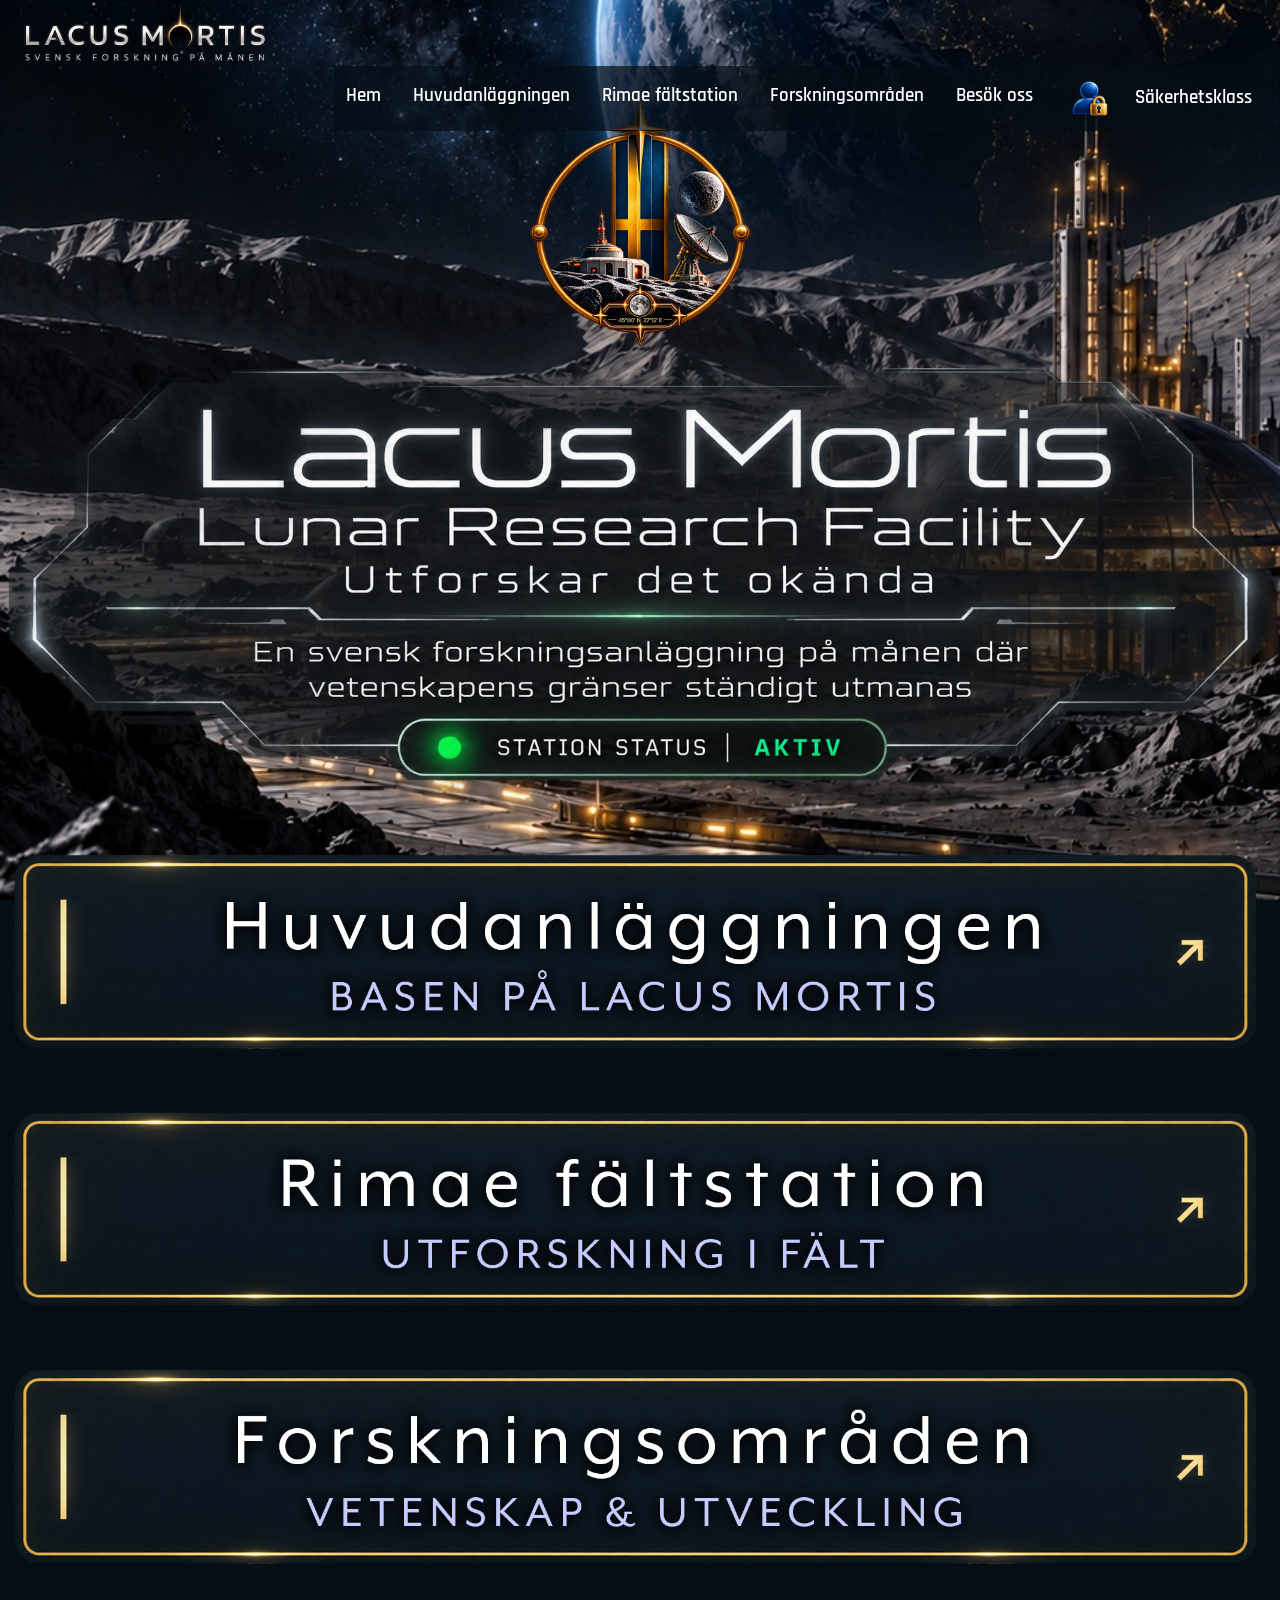
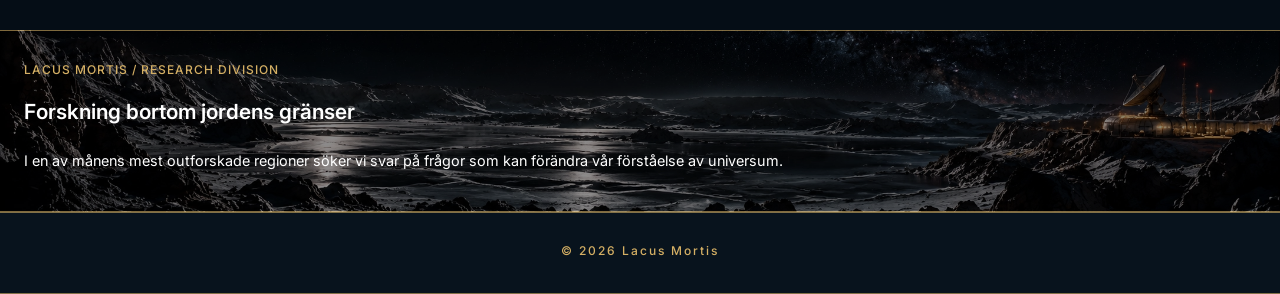
==== index.html @ f6cea684 "Lade till bottomsection och footer, korrigerade länkadresser" ====
<!DOCTYPE html>
<html lang="sv">

<head>
    <meta charset="UTF-8">
    <meta name="viewport" content="width=device-width, initial-scale=1.0">
    <link rel="preconnect" href="https://fonts.googleapis.com">
    <link rel="preconnect" href="https://fonts.gstatic.com" crossorigin>
    <link
        href="https://fonts.googleapis.com/css2?family=Inspiration&family=Inter:wght@400;600;700&family=Rajdhani:wght@400;500;600&display=swap"
        rel="stylesheet">
    <link rel="stylesheet" href="css/style.css">
    <script src="js/main.js" defer></script>
    <title>Lacus Mortis - Svensk forskning på månen</title>
</head>

<body>
    <!-- Sidhuvud och navigering -->
    <header>

        <img src="images/logotext_lacusmortis.webp" alt="Lacus Mortis logotyp" class="headerlogo">

        <button class="menu-toggle">☰</button>
        <nav class="menu">
            <ul>
                <li><a href="index.html">Hem</a></li>
                <li><a href="base.html">Huvudanläggningen</a></li>
                <li><a href="rimae.html">Rimae fältstation</a></li>
                <li><a href="science.html">Forskningsområden</a></li>
                <li><a href="visit.html">Besök oss</a></li>
                <li><a href="secure.html"><img src="images/icon_login.png" alt="Logga in" class="login-icon">Säkerhetsklass</a>
                </li>
            </ul>
        </nav>
    </header>

    <img src="images/logoicon_main.webp" alt="Lacus Mortis logotyp" class="mainlogo">
    <img src="images/maintext.webp" alt="Lacus Mortis logotyp" class="maintext">

    <div class="mainlinks">
        <a href="#"><img src="images/navmidmobile_base.png" alt="Huvudanläggningen"></a>
        <a href="#"><img src="images/navmidmobile_rimae.png" alt="Rimae fältstation"></a>
        <a href="#"><img src="images/navmidmobile_science.png" alt="Forskningsområden"></a>
    </div>
    <section class="bottomsection">

        <div class="bottomtext">
            <span class="researchlabel">LACUS MORTIS / RESEARCH DIVISION</span>

            <h2>Forskning bortom jordens gränser</h2>

            <p>I en av månens mest outforskade regioner söker vi svar på frågor som kan förändra vår förståelse
                av universum.</p>
        </div>
    </section>

    <footer class="footer">
        <p>© 2026 Lacus Mortis</p>
    </footer>
</body>

</html>
---- css/style.css ----
/* Grundläggande styling */
body {
    min-height: 100vh;
    background-color: #050D16;
    margin: 0;
    padding: 0;
    font-family: 'inter', sans-serif;
    color: white;
    font-size: 1rem;
    line-height: 1.7;
    font-weight: 400;
}

/* Fixerad bakgrund för mobil och desktop.
   ::before skapar ett separat bakgrundslager.
   position: fixed håller bakgrunden stilla vid scrollning.
   100lvh förhindrar att bakgrunden zoomar när
   mobilens adressfält visas eller döljs.
*/
body::before {
    content: "";
    /* Skapar ett tomt pseudo-element utan textinnehåll */
    position: fixed;
    top: 0;
    left: 0;
    width: 100%;
    height: 100lvh;
    background-image: url('../images/background_mobile.webp');
    background-size: cover;
    background-position: center;
    background-repeat: no-repeat;
    z-index: -1;
}

header {
    display: flex;
    /* Flex-container för att placera ikoner */
    justify-content: flex-end;
    /* Lägger ikonen till höger */
    position: relative;
    /* Referenspunkt för hamburgermenyn */
    align-items: center;
    /* Vertikal centrering av innehållet */
}

.headerlogo {
    max-width: 250px;
    height: auto;
    margin-right: auto;
    margin-top: 3px;
    padding-left: 20px;
}

.login-icon {
    width: 50px;
    height: auto;
    vertical-align: middle;
    /* Justerar ikonen vertikalt med texten */
    margin-right: 20px;
}

/* Navigation */
.menu {
    z-index: 100;
    /* Förebygger att något annat hamnar ovanför menyn */
    display: none;
    /* Håller menyn dold tills den aktiveras */
    width: max-content;
    position: absolute;
    top: 100%;
    right: 1rem;
    background-color: #050D16B3;
    padding: 12px;
    line-height: 1.9;
}

/*Visar meny när klassen open läggs till*/
.menu.open {
    display: block;
}

/* Hamburgerikon */
.menu-toggle {
    margin-right: 0.7rem;
    margin-top: 0.45rem;
    cursor: pointer;
    background-color: transparent;
    border: none;
    color: #B8DFFF;
    font-size: 2rem;
}

/* Lista och länkar för navigering */
.menu ul {
    list-style: none;
    padding: 0;
    margin: 0;
}

.menu a {
    text-decoration: none;
    color: white;
    font-family: 'Rajdhani', sans-serif;
    font-size: 1.2rem;
    font-weight: 600;
}

h1 {
    margin: 0;
}

/* Huvudinnehåll */
.mainlogo {
    display: block;
    width: 250px;
    max-width: 90%;
    height: auto;
    margin: 2rem auto 0;
}

.maintext {
    display: block;
    width: 100%;
    max-width: none;
    height: auto;
    margin-top: 0.5rem;
    margin-left: auto;
    margin-right: auto;
}

.mainlinks {
    display: flex;
    flex-direction: column;
    align-items: center;
    margin-top: 2rem;
}

/* För responsivitet, så att deras position bevaras och hovereffekt */
.mainlinks img {
    width: 99%;
    height: auto;
}

.mainlinks a {
    display: block;
}

.mainlinks a img {
    display: block;
    transition: filter 0.3s ease, transform 0.15s ease;
}

.mainlinks a:hover img {
    filter: drop-shadow(0 0 5px rgba(212, 175, 100, 0.8));
}

.mainlinks a:active img {
    transform: scale(0.98);
}

/* Ger hovereffekt med tangentbordsnavigering */
.mainlinks a:focus-visible {
    outline: none;
}

.mainlinks a:focus-visible img {
    filter: drop-shadow(0 0 12px rgba(212, 175, 100, 0.9));
}

/* Info area under mainlinks*/
.bottomsection {
    background-image: url("../images/main_infoarea.webp");
    background-size: cover;
    background-position: right center;
    background-repeat: no-repeat;
    min-height: 150px;
    width: 100%;
    margin-top: 2rem;
    border-top: 1px solid rgba(212, 175, 100, 0.6);
    border-bottom: 1px solid rgba(212, 175, 100, 0.6);
}

.researchlabel {
    color: #d4af64;
    font-size: 0.75rem;
    letter-spacing: 1px;
    font-weight: 500;
}

.bottomtext {
    padding: 1.5rem;
    color: white;
    text-align: left;
    background: rgba(0, 0, 0, 0.45);
}

.bottomtext h2 {
    font-size: 1.3rem;
    font-weight: 600;
    line-height: 1.3;
    margin: 1rem 0 1.5rem;
}

.bottomtext p {
    font-size: 0.9rem;
    font-weight: 400;
    line-height: 1.6;
}

/* Footer*/
.footer {
    background-color: #08131D;
    height: 80px;
    text-align: center;
    border-top: 1px solid rgba(212, 175, 100, 0.6);
    border-bottom: 1px solid rgba(212, 175, 100, 0.6);
}

.footer p {
    color: #d4af64;
    font-size: 0.75rem;
    letter-spacing: 2px;
    font-weight: 500;
    padding-top: 1rem;

}

/*Desktop skärmar*/
@media (min-width: 768px) {
    .menu-toggle {
        display: none;
    }

    .menu {
        display: block;
        width: auto;
    }

    .menu ul {
        display: flex;
        gap: 2rem;
    }
}
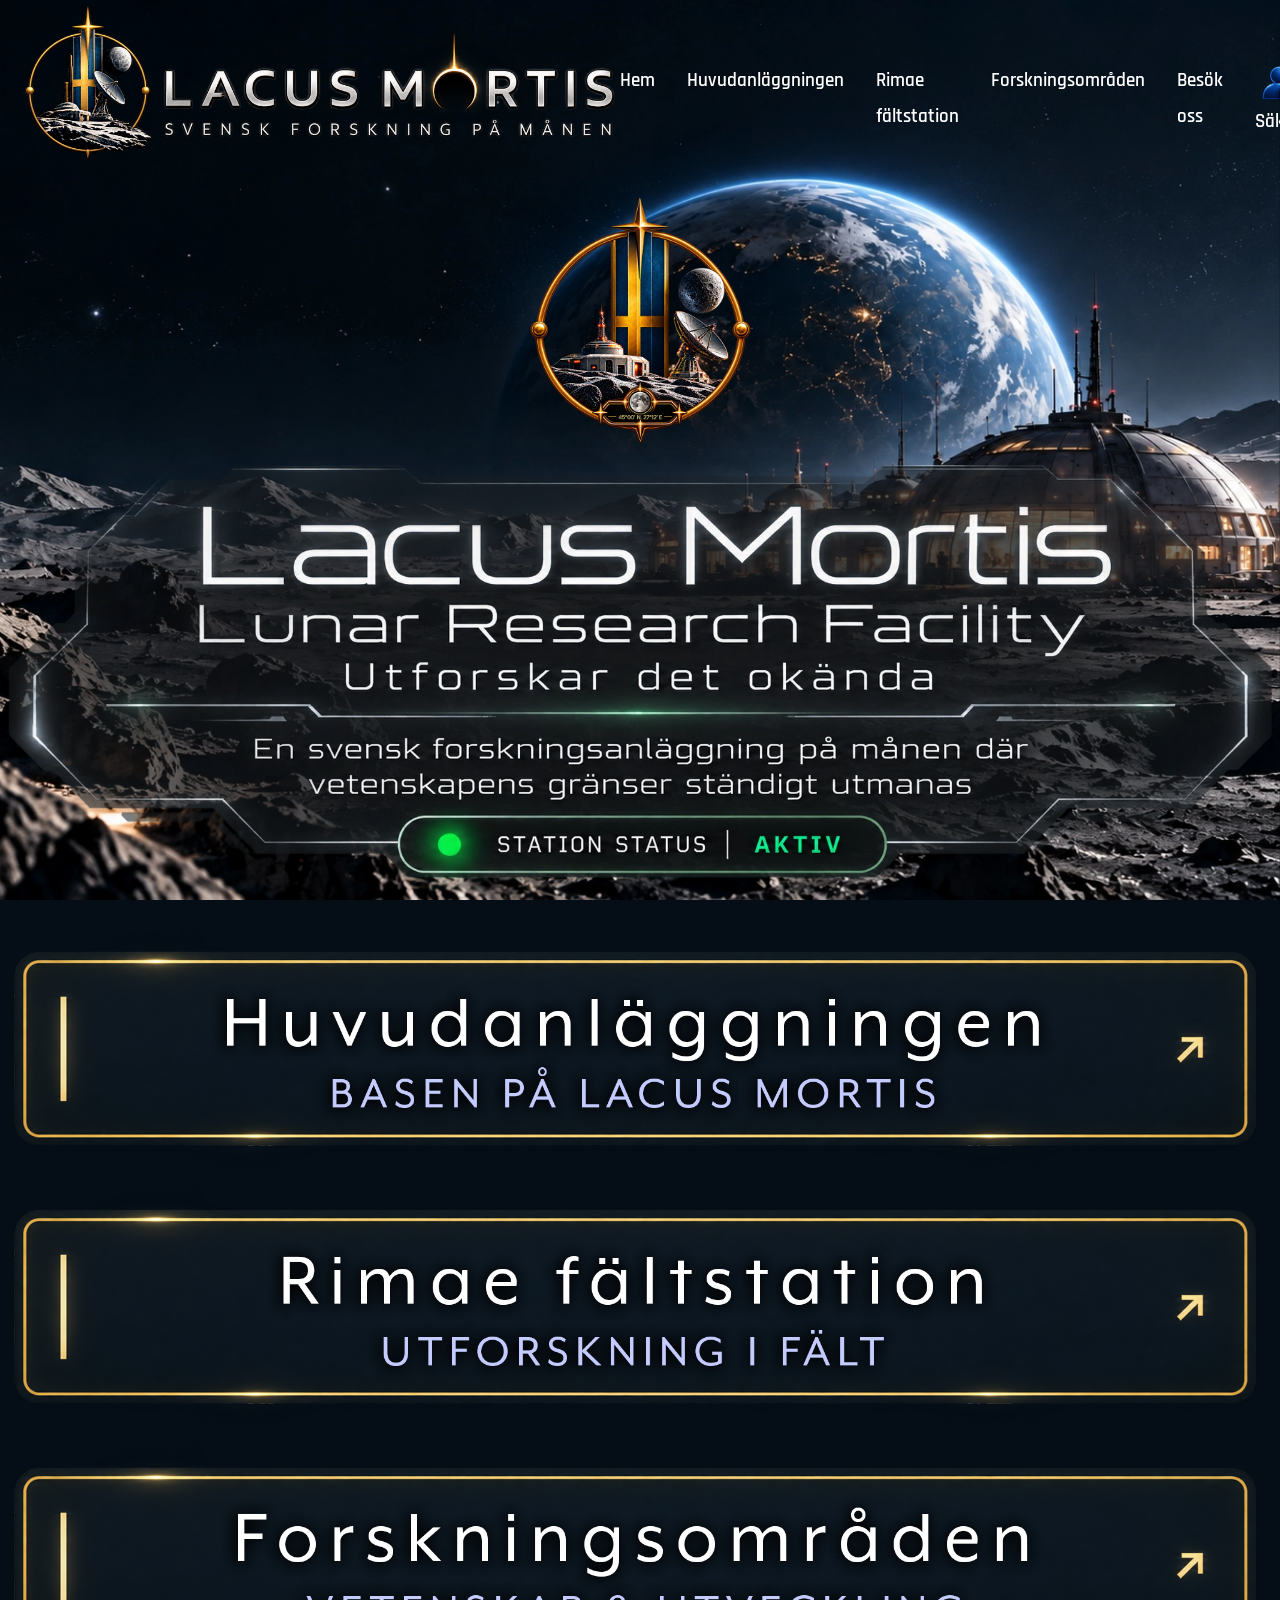
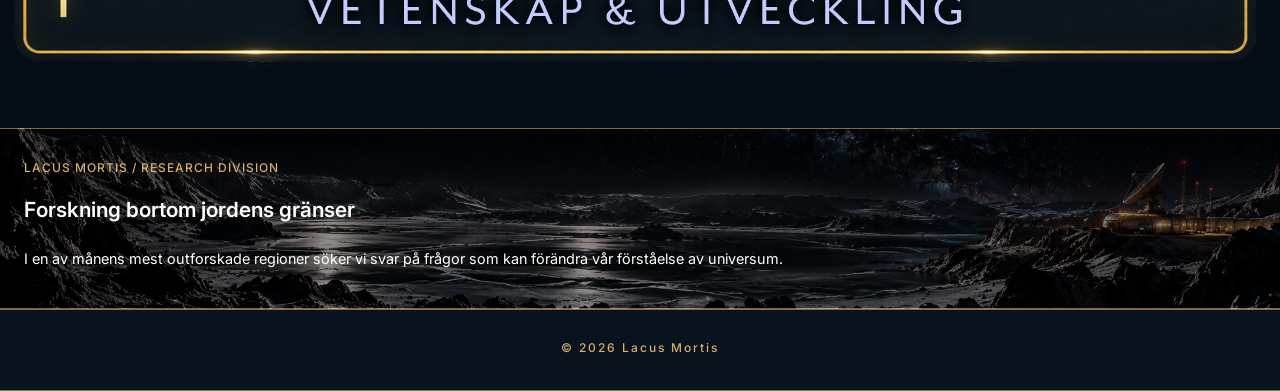
==== commit 8f86d73c: "Desktop - Lagt till headerlogo och stylat headernavigering" ====
--- a/index.html
+++ b/index.html
@@ -19,6 +19,7 @@
     <header>
 
         <img src="images/logotext_lacusmortis.webp" alt="Lacus Mortis logotyp" class="headerlogo">
+        <img src="images/logoicontext_lacusmortis.webp" alt="Lacus Mortis logotyp" class="headericonlogo">
 
         <button class="menu-toggle">☰</button>
         <nav class="menu">
--- a/css/style.css
+++ b/css/style.css
@@ -51,6 +51,10 @@
     padding-left: 20px;
 }
 
+.headericonlogo {
+    display: none; /* Gör bilden osynlig */
+}
+
 .login-icon {
     width: 50px;
     height: auto;
@@ -167,7 +171,7 @@
     filter: drop-shadow(0 0 12px rgba(212, 175, 100, 0.9));
 }
 
-/* Info area under mainlinks*/
+/* Info area under mainlinks */
 .bottomsection {
     background-image: url("../images/main_infoarea.webp");
     background-size: cover;
@@ -207,7 +211,7 @@
     line-height: 1.6;
 }
 
-/* Footer*/
+/* Footer */
 .footer {
     background-color: #08131D;
     height: 80px;
@@ -225,19 +229,85 @@
 
 }
 
-/*Desktop skärmar*/
+/* Desktop skärmar */
+
+
+
+/* Header navigering */
 @media (min-width: 768px) {
     .menu-toggle {
         display: none;
     }
 
     .menu {
-        display: block;
+        display: block; /* Tar hela radens bredd */
         width: auto;
+        position: static;
+        padding: 0;
+        transform: translateY(20px);
+        background-color: transparent;
     }
 
     .menu ul {
         display: flex;
         gap: 2rem;
     }
+
+    .menu a {
+        display: inline block; /* Länk får egen yta runt sig, tar inte hela raden */
+        border-top: 2px solid transparent;
+        padding-top: 8px;
+    }
+
+    .menu a:hover {
+        border-top-color: #d4af64;
+    }
+
+    body::before {
+        content: "";
+        /* Skapar ett tomt pseudo-element utan textinnehåll */
+        position: fixed;
+        top: 0;
+        left: 0;
+        width: 100%;
+        height: 100lvh;
+        background-image: url('../images/background_desktop.webp');
+        background-size: cover;
+        background-position: center;
+        background-repeat: no-repeat;
+        z-index: -1;
+    }
+
+    header {
+        display: flex;
+        flex-direction: row;
+        align-items: center;
+        justify-content: space-between;
+        margin-right: 50px;
+    }
+
+    .headerlogo {
+        max-width: none;
+        width: 450px;
+        display: none;  /* Gör bilden osynlig */
+    }
+
+    .headericonlogo {
+        display: block;
+        width: 600px;
+        height: auto;
+        margin-left: 20px;
+    }
+
+    .login-icon {
+        width: 50px;
+        height: auto;
+        vertical-align: middle;
+
+        margin-right: 5px;
+    }
+
+    .mainlogo {
+
+    }
 }
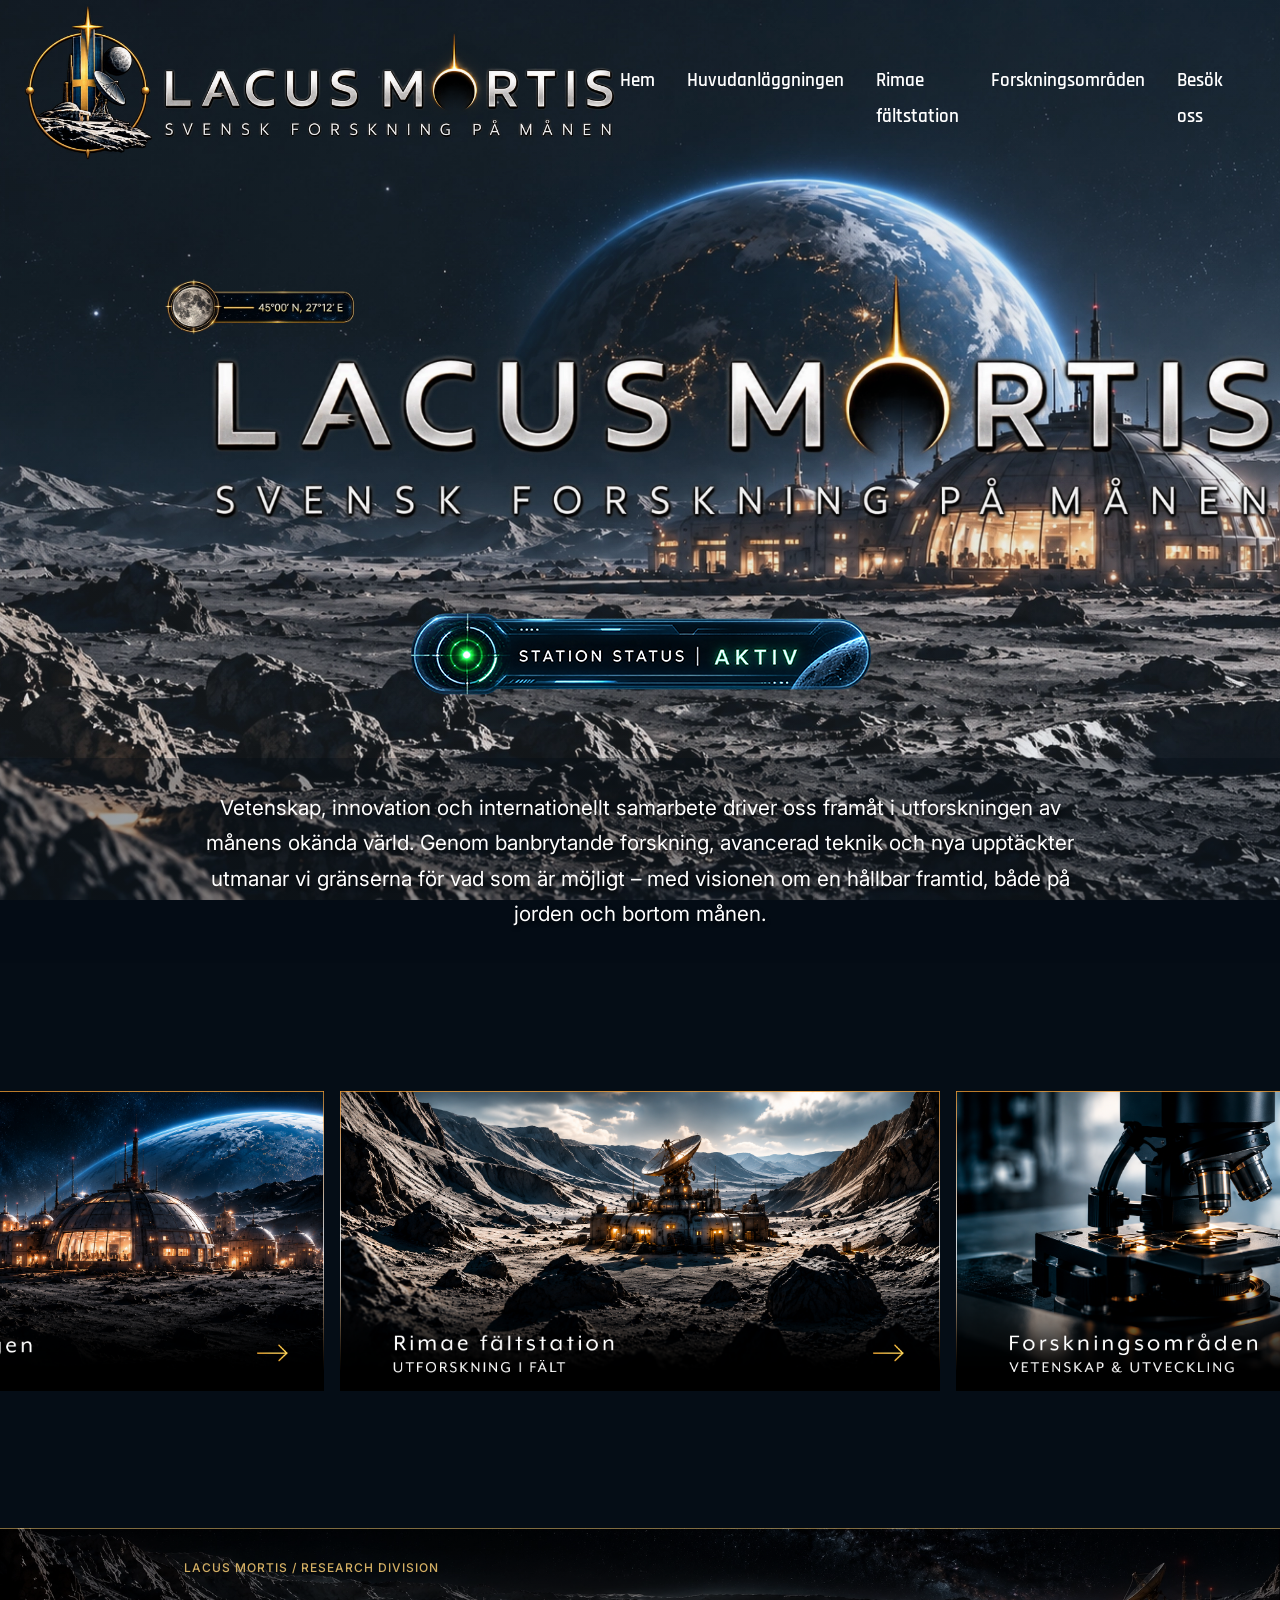
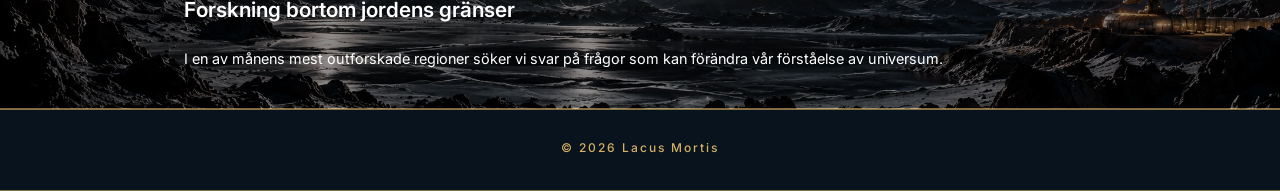
==== commit 78b14650: "Anpassat main och bottom för Desktop" ====
--- a/index.html
+++ b/index.html
@@ -18,8 +18,8 @@
     <!-- Sidhuvud och navigering -->
     <header>
 
-        <img src="images/logotext_lacusmortis.webp" alt="Lacus Mortis logotyp" class="headerlogo">
-        <img src="images/logoicontext_lacusmortis.webp" alt="Lacus Mortis logotyp" class="headericonlogo">
+        <img src="images/logotext_lacusmortis.webp" alt="Lacus Mortis logotyp" class="headerlogo"> <!-- Bild för Mobil -->
+        <img src="images/logoicontext_lacusmortis.webp" alt="Lacus Mortis logotyp" class="headericonlogo"> <!-- Bild för Desktop -->
 
         <button class="menu-toggle">☰</button>
         <nav class="menu">
@@ -34,15 +34,32 @@
             </ul>
         </nav>
     </header>
+   
+    <img src="images/main_coordinates.webp" alt="Coordinates for base on the moon" class="maincoordinates">  <!-- Bild för Desktop -->
+
+    <img src="images/logotext_lacusmortis.webp" alt="Huvudlogo för Lacus Mortis" class="mainherologo">
 
     <img src="images/logoicon_main.webp" alt="Lacus Mortis logotyp" class="mainlogo">
-    <img src="images/maintext.webp" alt="Lacus Mortis logotyp" class="maintext">
+    <img src="images/maintext.webp" alt="Lacus Mortis logotyp" class="maintext">  <!-- Bild för Mobil -->
 
+    <img src="images/main_basestatus.png" alt="Status för huvudanläggningen" class="basestatus">
+
+    <p class="herotext">Vetenskap, innovation och internationellt samarbete driver oss framåt i utforskningen av månens okända värld. Genom banbrytande forskning, 
+       avancerad teknik och nya upptäckter utmanar vi gränserna för vad som är möjligt – med visionen om en hållbar framtid, både på jorden och 
+       bortom månen.</p>
+    <!-- Länkar för Mobil -->   
     <div class="mainlinks">
-        <a href="#"><img src="images/navmidmobile_base.png" alt="Huvudanläggningen"></a>
-        <a href="#"><img src="images/navmidmobile_rimae.png" alt="Rimae fältstation"></a>
-        <a href="#"><img src="images/navmidmobile_science.png" alt="Forskningsområden"></a>
+        <a href="base.html"><img src="images/navmidmobile_base.png" alt="Huvudanläggningen"></a>
+        <a href="rimae.html"><img src="images/navmidmobile_rimae.png" alt="Rimae fältstation"></a>
+        <a href="science.html"><img src="images/navmidmobile_science.png" alt="Forskningsområden"></a>
     </div>
+    <!-- Länkar för Desktop -->  
+        <div class="mainherolinks">
+        <a href="base.html"><img src="images/navmid_base.png" alt="Huvudanläggningen"></a>
+        <a href="rimae.html"><img src="images/navmid_rimae.png" alt="Rimae fältstation"></a>
+        <a href="science.html"><img src="images/navmid_science.png" alt="Forskningsområden"></a>
+    </div>
+
     <section class="bottomsection">
 
         <div class="bottomtext">
--- a/css/style.css
+++ b/css/style.css
@@ -25,7 +25,12 @@
     left: 0;
     width: 100%;
     height: 100lvh;
-    background-image: url('../images/background_mobile.webp');
+    background-image:
+    linear-gradient(
+    rgba(120, 145, 165, 0.15),
+    rgba(120, 145, 165, 0.15)
+    ),
+    url('../images/background_desktop.webp');
     background-size: cover;
     background-position: center;
     background-repeat: no-repeat;
@@ -40,7 +45,7 @@
     position: relative;
     /* Referenspunkt för hamburgermenyn */
     align-items: center;
-    /* Vertikal centrering av innehållet */
+    /* Styr placering vertikalt i flexbox */
 }
 
 .headerlogo {
@@ -52,7 +57,8 @@
 }
 
 .headericonlogo {
-    display: none; /* Gör bilden osynlig */
+    display: none;
+    /* Gör bilden osynlig */
 }
 
 .login-icon {
@@ -114,6 +120,16 @@
 }
 
 /* Huvudinnehåll */
+.maincoordinates {
+    display: none;
+    /* Gör bilden osynlig */
+}
+
+.mainherologo {
+    display: none;
+    /* Gör bilden osynlig */
+}
+
 .mainlogo {
     display: block;
     width: 250px;
@@ -139,6 +155,21 @@
     margin-top: 2rem;
 }
 
+.basestatus {
+    display: none;
+    /* Gör bilden osynlig */
+}
+
+.mainherolinks {
+    display: none;
+    /* Gör bilderna osynlig */
+}
+
+.herotext {
+    display: none;
+    /* Gör texten osynlig */
+}
+
 /* För responsivitet, så att deras position bevaras och hovereffekt */
 .mainlinks img {
     width: 99%;
@@ -173,7 +204,12 @@
 
 /* Info area under mainlinks */
 .bottomsection {
-    background-image: url("../images/main_infoarea.webp");
+    background-image:
+    linear-gradient(
+    rgba(0, 0, 0, 0.45),
+    rgba(0, 0, 0, 0.45)
+    ),
+    url("../images/main_infoarea.webp");
     background-size: cover;
     background-position: right center;
     background-repeat: no-repeat;
@@ -195,7 +231,6 @@
     padding: 1.5rem;
     color: white;
     text-align: left;
-    background: rgba(0, 0, 0, 0.45);
 }
 
 .bottomtext h2 {
@@ -231,8 +266,6 @@
 
 /* Desktop skärmar */
 
-
-
 /* Header navigering */
 @media (min-width: 768px) {
     .menu-toggle {
@@ -240,7 +273,8 @@
     }
 
     .menu {
-        display: block; /* Tar hela radens bredd */
+        display: block;
+        /* Tar hela radens bredd */
         width: auto;
         position: static;
         padding: 0;
@@ -253,13 +287,19 @@
         gap: 2rem;
     }
 
+    .menu li:last-child {
+        margin-left: 160px;
+    }
+
     .menu a {
-        display: inline block; /* Länk får egen yta runt sig, tar inte hela raden */
+        display: inline block;
+        /* Länk får egen yta runt sig, tar inte hela raden */
         border-top: 2px solid transparent;
         padding-top: 8px;
     }
 
-    .menu a:hover {
+    /* Hover guldtak på alla länkar förutom sista */
+    .menu li:not(:last-child) a:hover {
         border-top-color: #d4af64;
     }
 
@@ -271,7 +311,12 @@
         left: 0;
         width: 100%;
         height: 100lvh;
-        background-image: url('../images/background_desktop.webp');
+        background-image:
+        linear-gradient(
+        rgba(120, 145, 165, 0.15),
+        rgba(120, 145, 165, 0.15)
+        ),
+        url('../images/background_desktop.webp');
         background-size: cover;
         background-position: center;
         background-repeat: no-repeat;
@@ -289,7 +334,8 @@
     .headerlogo {
         max-width: none;
         width: 450px;
-        display: none;  /* Gör bilden osynlig */
+        display: none;
+        /* Gör bilden osynlig */
     }
 
     .headericonlogo {
@@ -303,11 +349,74 @@
         width: 50px;
         height: auto;
         vertical-align: middle;
-
         margin-right: 5px;
     }
 
+    .maincoordinates {
+        display: block;
+        /* Gör bilden synlig */
+        width: 200px;
+        margin: 7rem 0 -5rem 10rem;
+    }
+
     .mainlogo {
-
-    }
-}+        display: none;
+        /* Gör bilden osynlig */
+    }
+
+    .maintext {
+        display: none;
+        /* Gör bilden osynlig */
+    }
+
+    .mainherologo {
+        display: block;
+        /* Gör bilden synlig */
+        width: 1100px;
+        margin: 0 0 2rem 12rem;
+    }
+
+    .basestatus {
+        display: block;
+        margin: auto;
+
+    }
+
+    .herotext {
+        display: block;
+        /* Gör texten synlig */
+        font-size: 1.3rem;
+        text-shadow: 1px 2px 4px rgba(0, 0, 0, 0.8);
+        text-align: center;
+        width: 100vw;
+        margin-left: calc(50% - 50vw);
+        box-sizing: border-box;
+        background-color: rgba(5, 13, 22, 0.35);
+        padding: 2rem 15%;
+        order-top: 1px solid #d4af64;
+        order-bottom: 1px solid #d4af64;
+    }
+
+    .mainlinks {
+        display: none;
+        /* Gör bilderna osynlig */
+    }
+
+    .mainherolinks {
+        display: flex;
+        justify-content: center;
+        /* Styr placering horisontellt i flexbox */
+        margin: 8rem 0 8rem 0;
+        gap: 1rem;
+    }
+
+    .mainherolinks img {
+        width: 600px;
+        height: auto;
+    }
+
+    .bottomtext {
+        max-width: 800px;
+        margin-left: 10rem;
+    }
+}
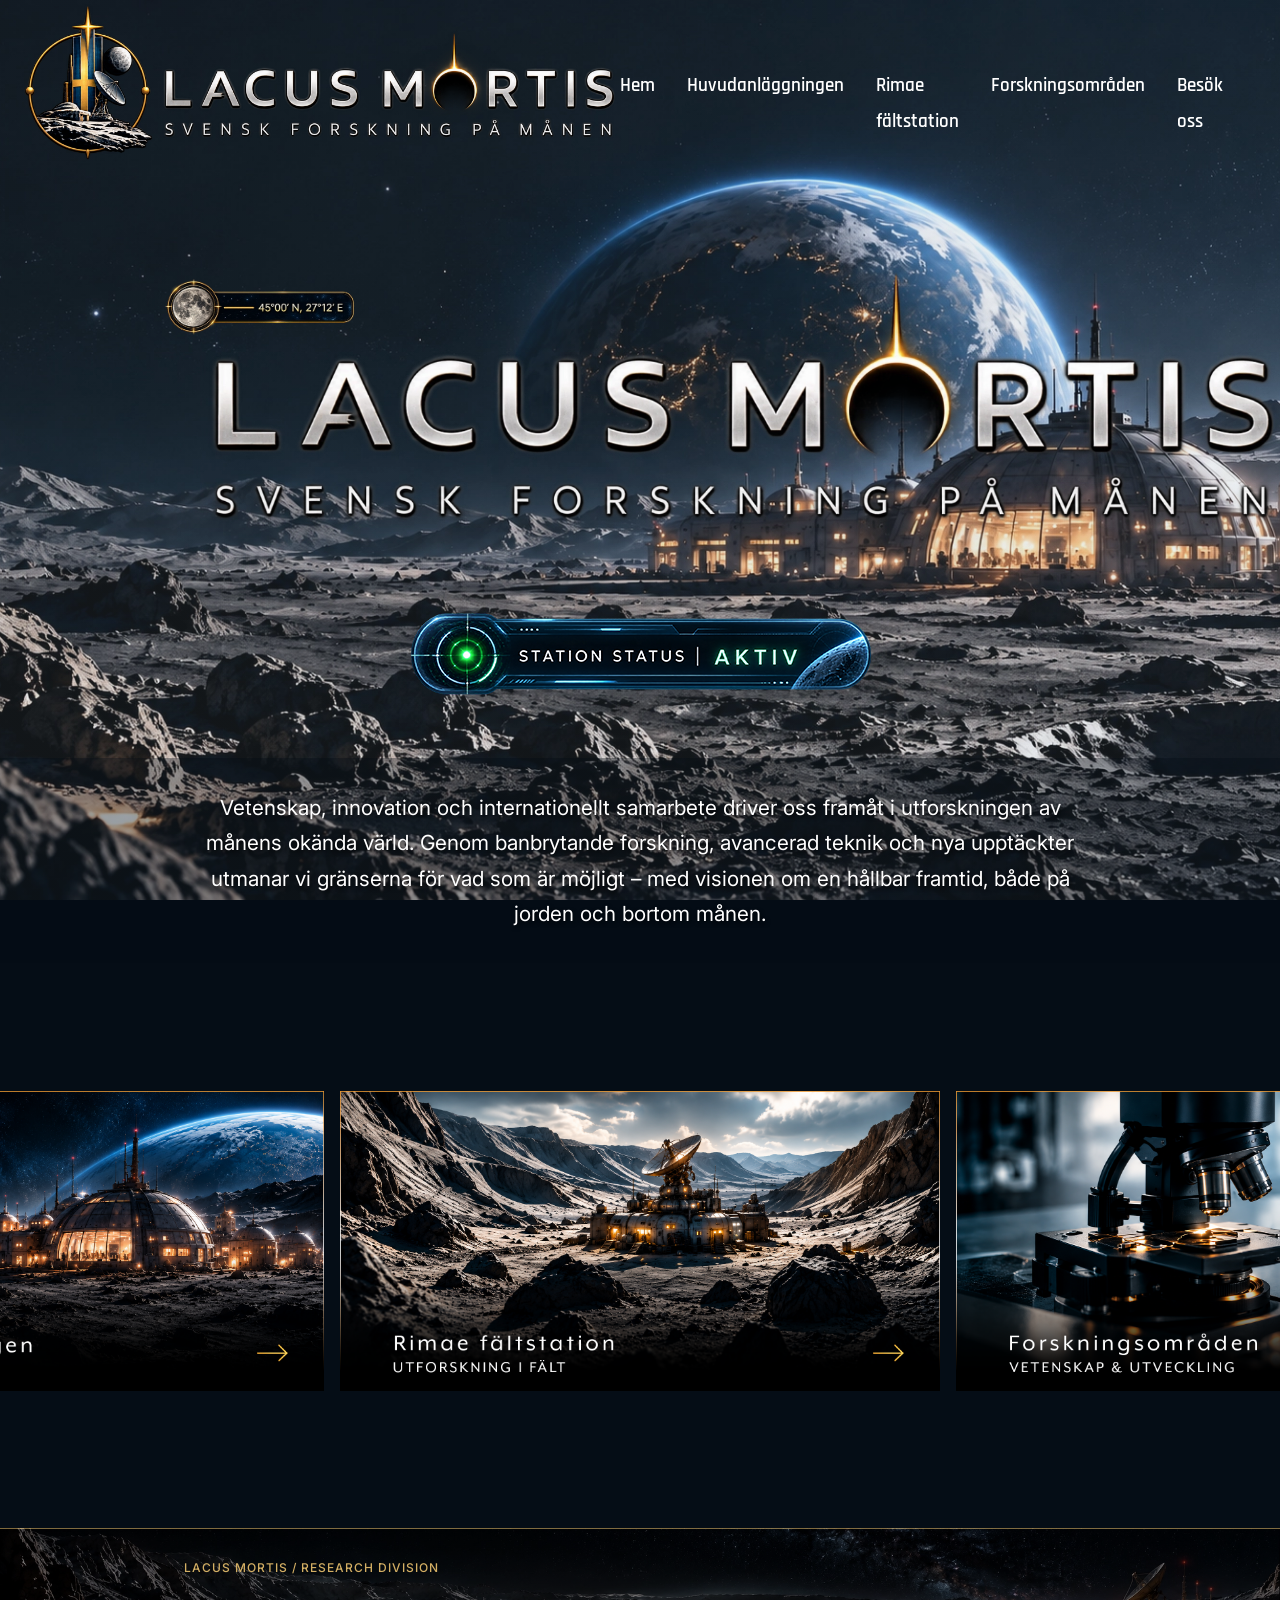
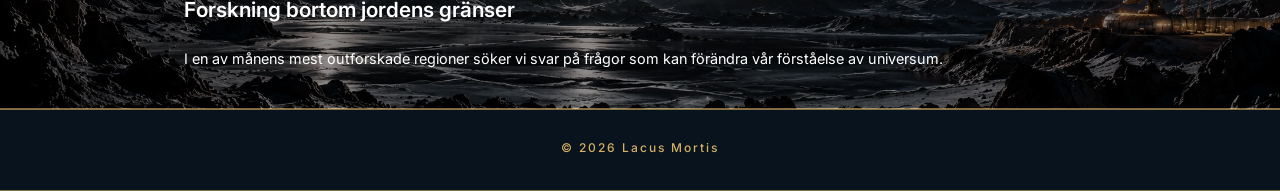
==== commit 824e57a8: "Validerat HTML, CSS och JavaScript samt förbättrat kodstrukturen" ====
--- a/index.html
+++ b/index.html
@@ -6,9 +6,7 @@
     <meta name="viewport" content="width=device-width, initial-scale=1.0">
     <link rel="preconnect" href="https://fonts.googleapis.com">
     <link rel="preconnect" href="https://fonts.gstatic.com" crossorigin>
-    <link
-        href="https://fonts.googleapis.com/css2?family=Inspiration&family=Inter:wght@400;600;700&family=Rajdhani:wght@400;500;600&display=swap"
-        rel="stylesheet">
+    <link href="https://fonts.googleapis.com/css2?family=Inspiration&family=Inter:wght@400;600;700&family=Rajdhani:wght@400;500;600&display=swap" rel="stylesheet">
     <link rel="stylesheet" href="css/style.css">
     <script src="js/main.js" defer></script>
     <title>Lacus Mortis - Svensk forskning på månen</title>
@@ -65,7 +63,7 @@
         <div class="bottomtext">
             <span class="researchlabel">LACUS MORTIS / RESEARCH DIVISION</span>
 
-            <h2>Forskning bortom jordens gränser</h2>
+            <h1>Forskning bortom jordens gränser</h1>
 
             <p>I en av månens mest outforskade regioner söker vi svar på frågor som kan förändra vår förståelse
                 av universum.</p>
--- a/css/style.css
+++ b/css/style.css
@@ -30,7 +30,7 @@
     rgba(120, 145, 165, 0.15),
     rgba(120, 145, 165, 0.15)
     ),
-    url('../images/background_desktop.webp');
+    url('../images/background_mobile.webp');
     background-size: cover;
     background-position: center;
     background-repeat: no-repeat;
@@ -119,7 +119,7 @@
     margin: 0;
 }
 
-/* Huvudinnehåll */
+/* Huvudinnehåll STARTSIDA*/
 .maincoordinates {
     display: none;
     /* Gör bilden osynlig */
@@ -233,7 +233,7 @@
     text-align: left;
 }
 
-.bottomtext h2 {
+.bottomtext h1 {
     font-size: 1.3rem;
     font-weight: 600;
     line-height: 1.3;
@@ -265,7 +265,6 @@
 }
 
 /* Desktop skärmar */
-
 /* Header navigering */
 @media (min-width: 768px) {
     .menu-toggle {
@@ -292,7 +291,7 @@
     }
 
     .menu a {
-        display: inline block;
+        display: inline-block;
         /* Länk får egen yta runt sig, tar inte hela raden */
         border-top: 2px solid transparent;
         padding-top: 8px;
@@ -374,6 +373,8 @@
         /* Gör bilden synlig */
         width: 1100px;
         margin: 0 0 2rem 12rem;
+        max-width: 90%;
+        height: auto;
     }
 
     .basestatus {
@@ -393,8 +394,6 @@
         box-sizing: border-box;
         background-color: rgba(5, 13, 22, 0.35);
         padding: 2rem 15%;
-        order-top: 1px solid #d4af64;
-        order-bottom: 1px solid #d4af64;
     }
 
     .mainlinks {
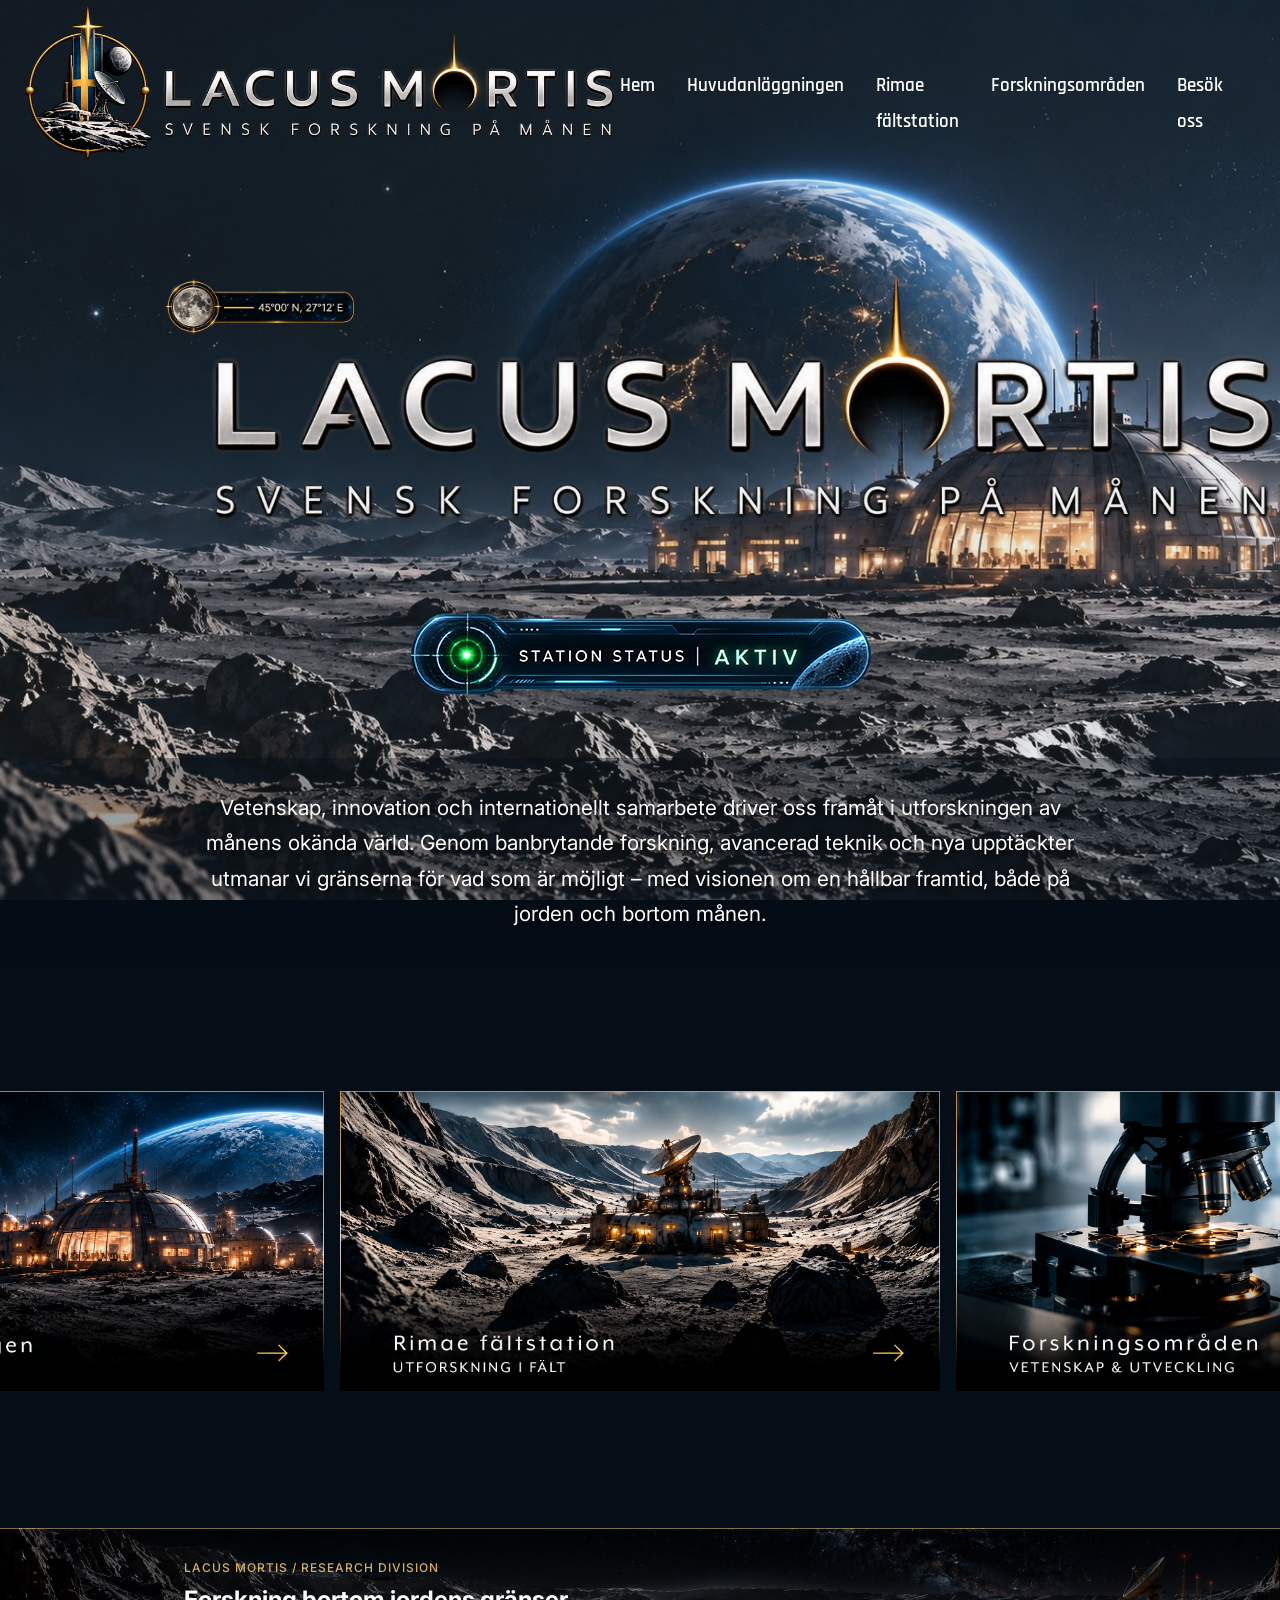
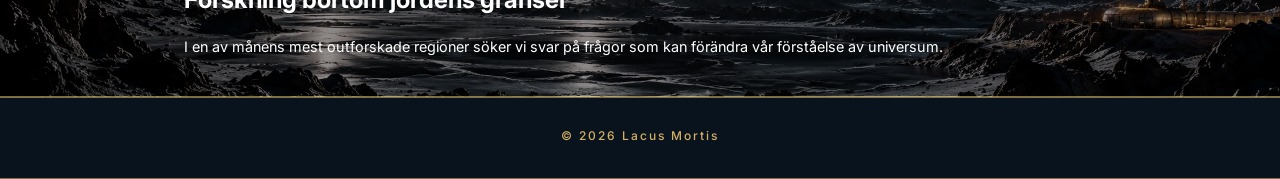
==== commit 71ffda27: "Lagt till system compromised sida för rimae och science sidorna, med animerad css och systeminfo" ====
--- a/index.html
+++ b/index.html
@@ -24,8 +24,8 @@
             <ul>
                 <li><a href="index.html">Hem</a></li>
                 <li><a href="base.html">Huvudanläggningen</a></li>
-                <li><a href="rimae.html">Rimae fältstation</a></li>
-                <li><a href="science.html">Forskningsområden</a></li>
+                <li><a href="systemcompromised.html">Rimae fältstation</a></li>
+                <li><a href="systemcompromised.html">Forskningsområden</a></li>
                 <li><a href="visit.html">Besök oss</a></li>
                 <li><a href="secure.html"><img src="images/icon_login.png" alt="Logga in" class="login-icon">Säkerhetsklass</a>
                 </li>
--- a/css/style.css
+++ b/css/style.css
@@ -233,7 +233,7 @@
     text-align: left;
 }
 
-.bottomtext h1 {
+.bottomtext h2 {
     font-size: 1.3rem;
     font-weight: 600;
     line-height: 1.3;
@@ -374,7 +374,7 @@
         width: 1100px;
         margin: 0 0 2rem 12rem;
         max-width: 90%;
-        height: auto;
+height: auto;
     }
 
     .basestatus {
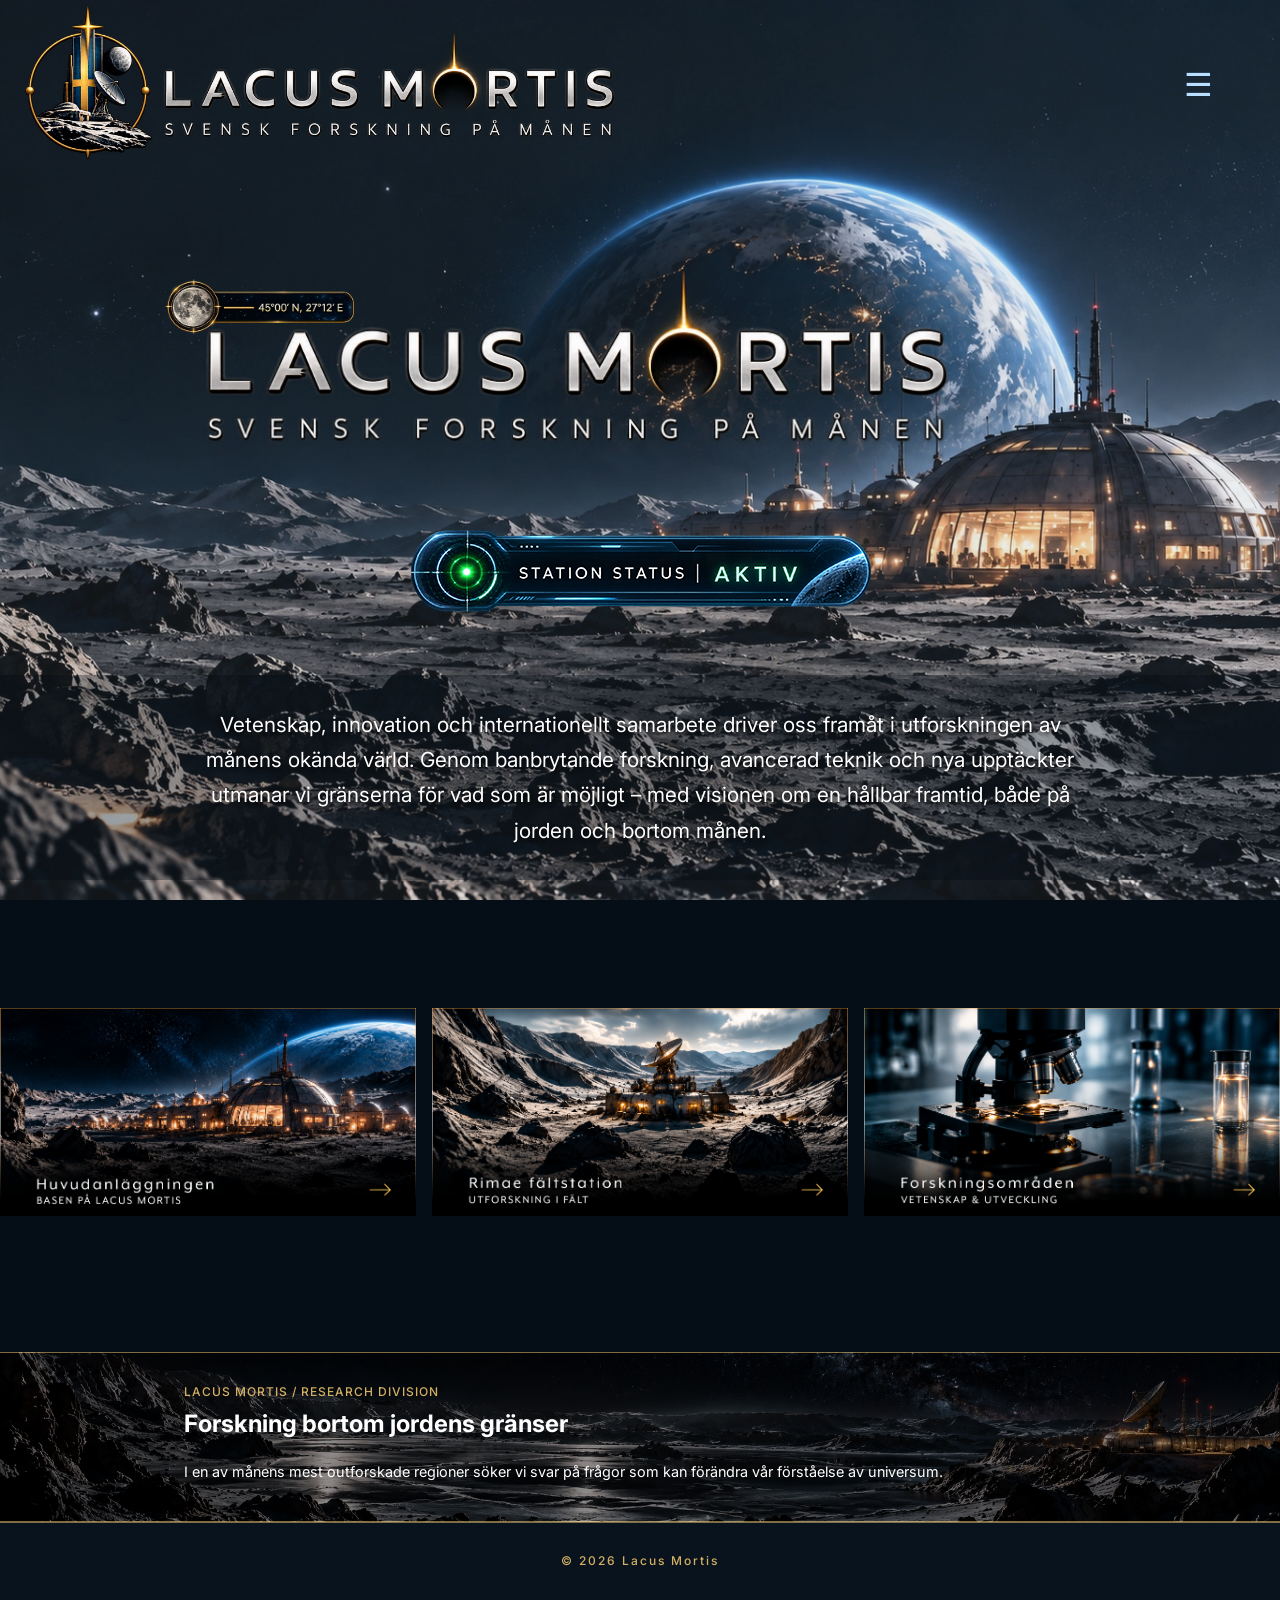
==== commit bd5b859c: "Arbetat på responsiviteten i layouten" ====
--- a/index.html
+++ b/index.html
@@ -48,14 +48,14 @@
     <!-- Länkar för Mobil -->   
     <div class="mainlinks">
         <a href="base.html"><img src="images/navmidmobile_base.png" alt="Huvudanläggningen"></a>
-        <a href="rimae.html"><img src="images/navmidmobile_rimae.png" alt="Rimae fältstation"></a>
-        <a href="science.html"><img src="images/navmidmobile_science.png" alt="Forskningsområden"></a>
+        <a href="systemcompromised.html"><img src="images/navmidmobile_rimae.png" alt="Rimae fältstation"></a>
+        <a href="systemcompromised.html"><img src="images/navmidmobile_science.png" alt="Forskningsområden"></a>
     </div>
     <!-- Länkar för Desktop -->  
         <div class="mainherolinks">
         <a href="base.html"><img src="images/navmid_base.png" alt="Huvudanläggningen"></a>
-        <a href="rimae.html"><img src="images/navmid_rimae.png" alt="Rimae fältstation"></a>
-        <a href="science.html"><img src="images/navmid_science.png" alt="Forskningsområden"></a>
+        <a href="systemcompromised.html"><img src="images/navmid_rimae.png" alt="Rimae fältstation"></a>
+        <a href="systemcompromised.html"><img src="images/navmid_science.png" alt="Forskningsområden"></a>
     </div>
 
     <section class="bottomsection">
--- a/css/style.css
+++ b/css/style.css
@@ -26,11 +26,9 @@
     width: 100%;
     height: 100lvh;
     background-image:
-    linear-gradient(
-    rgba(120, 145, 165, 0.15),
-    rgba(120, 145, 165, 0.15)
-    ),
-    url('../images/background_mobile.webp');
+        linear-gradient(rgba(120, 145, 165, 0.15),
+            rgba(120, 145, 165, 0.15)),
+        url('../images/background_mobile.webp');
     background-size: cover;
     background-position: center;
     background-repeat: no-repeat;
@@ -205,11 +203,9 @@
 /* Info area under mainlinks */
 .bottomsection {
     background-image:
-    linear-gradient(
-    rgba(0, 0, 0, 0.45),
-    rgba(0, 0, 0, 0.45)
-    ),
-    url("../images/main_infoarea.webp");
+        linear-gradient(rgba(0, 0, 0, 0.45),
+            rgba(0, 0, 0, 0.45)),
+        url("../images/main_infoarea.webp");
     background-size: cover;
     background-position: right center;
     background-repeat: no-repeat;
@@ -287,7 +283,7 @@
     }
 
     .menu li:last-child {
-        margin-left: 160px;
+        margin-left: 0;
     }
 
     .menu a {
@@ -311,11 +307,9 @@
         width: 100%;
         height: 100lvh;
         background-image:
-        linear-gradient(
-        rgba(120, 145, 165, 0.15),
-        rgba(120, 145, 165, 0.15)
-        ),
-        url('../images/background_desktop.webp');
+            linear-gradient(rgba(120, 145, 165, 0.15),
+                rgba(120, 145, 165, 0.15)),
+            url('../images/background_desktop.webp');
         background-size: cover;
         background-position: center;
         background-repeat: no-repeat;
@@ -371,10 +365,10 @@
     .mainherologo {
         display: block;
         /* Gör bilden synlig */
-        width: 1100px;
+        width: 60%;
         margin: 0 0 2rem 12rem;
-        max-width: 90%;
-height: auto;
+        max-width: 1100px;
+        height: auto;
     }
 
     .basestatus {
@@ -409,8 +403,16 @@
         gap: 1rem;
     }
 
+    .mainherolinks a {
+        flex: 1;           /* Elementet får växa och krympa för att dela på befintligt utrymme i flexbox */
+        min-width: 0;
+        max-width: 600px;
+    }
+
     .mainherolinks img {
-        width: 600px;
+        /* För responsivitet så ska dessa bilder bli mindre beroende skärmstorlek */
+        width: 100%;
+        max-width: 600px;
         height: auto;
     }
 
@@ -419,3 +421,36 @@
         margin-left: 10rem;
     }
 }
+
+/* Responsiv navigering för mindre skärmbredder.
+   Mellan 768px och 1399px ersätts den horisontella
+   navigeringen med en hamburgarmeny för att förhindra
+   att menyalternativen radbryts eller överlappar.
+   Övrig desktop-layout behålls. */
+@media (min-width: 768px) and (max-width: 1399px) {
+    .menu-toggle {
+        display: block;
+    }
+
+    .menu {
+        display: none;
+    }
+
+    .menu.open {
+        display: block;
+    }
+
+    .menu {
+        position: absolute;
+        top: 100%;
+        right: 1rem;
+        width: max-content;
+        background-color: #050D16B3;
+        padding: 12px;
+        transform: none;
+    }
+
+    .menu ul {
+        display: block;
+    }
+}
